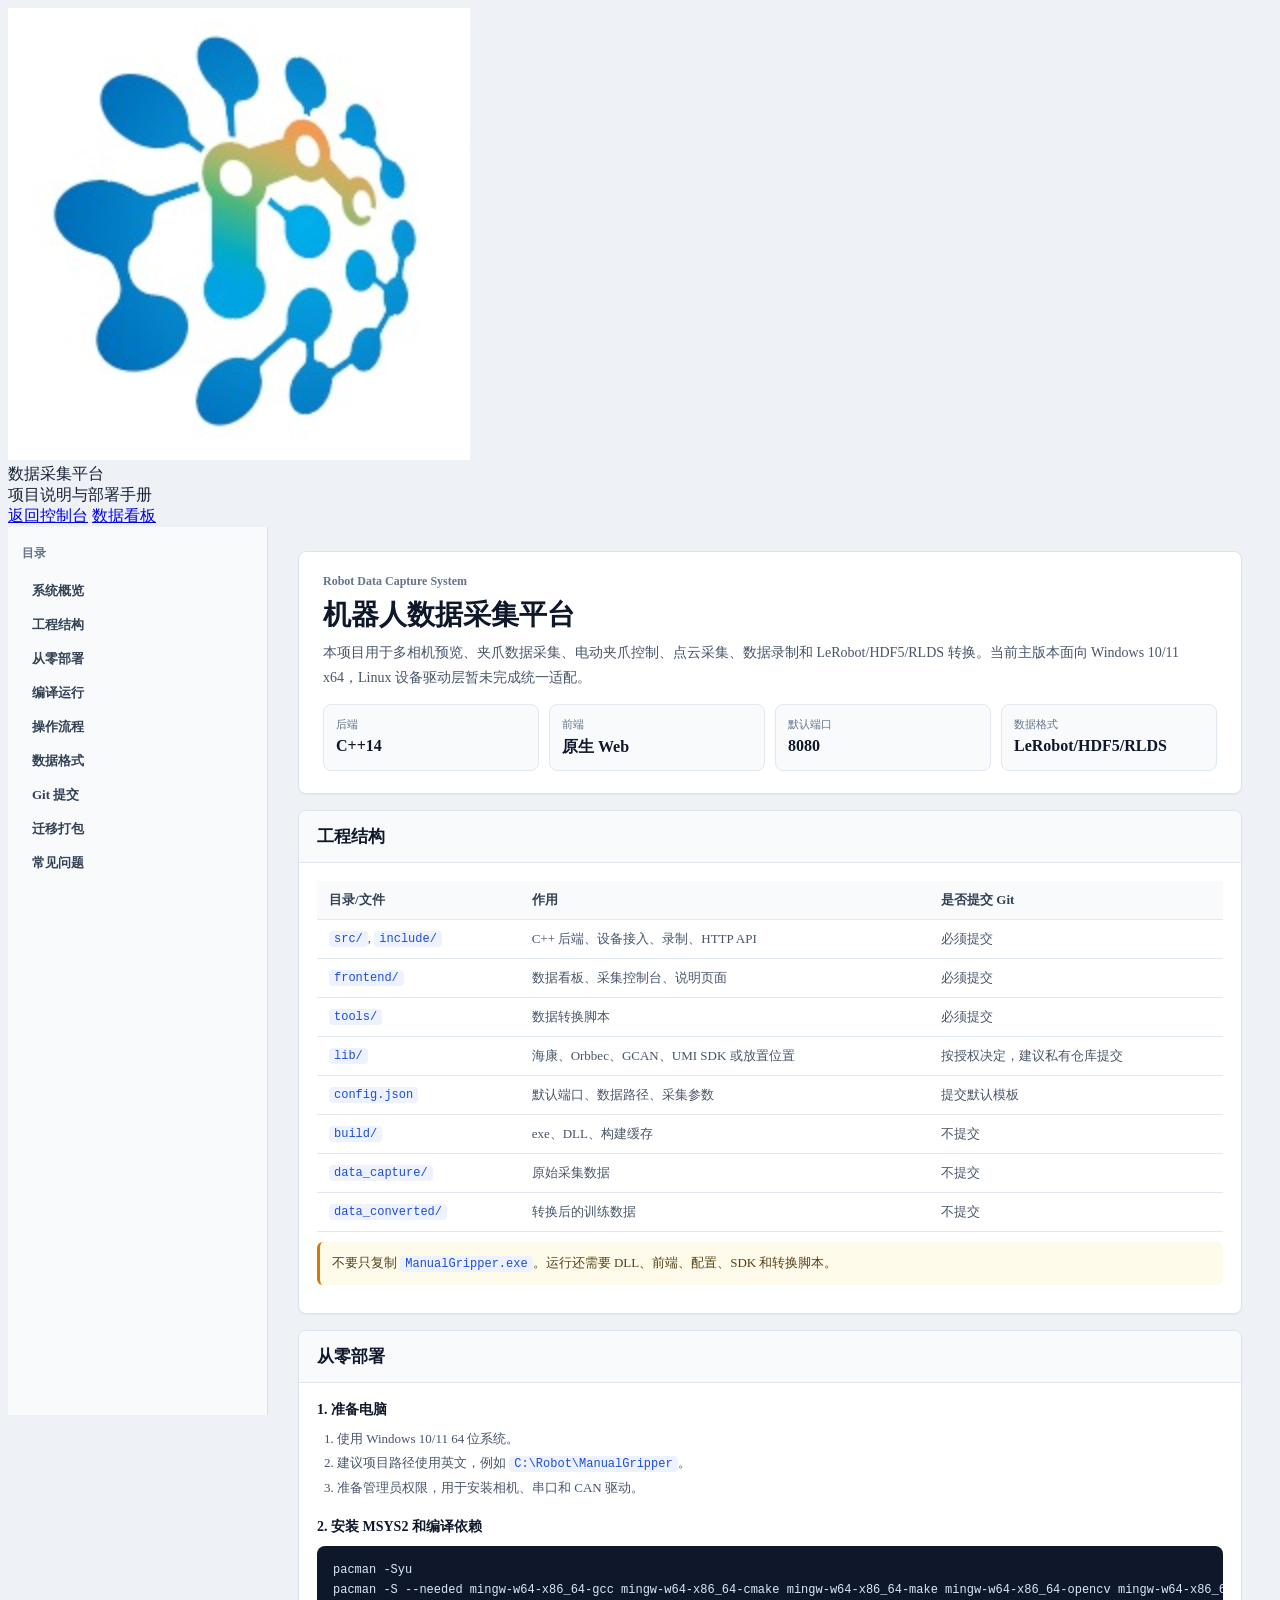
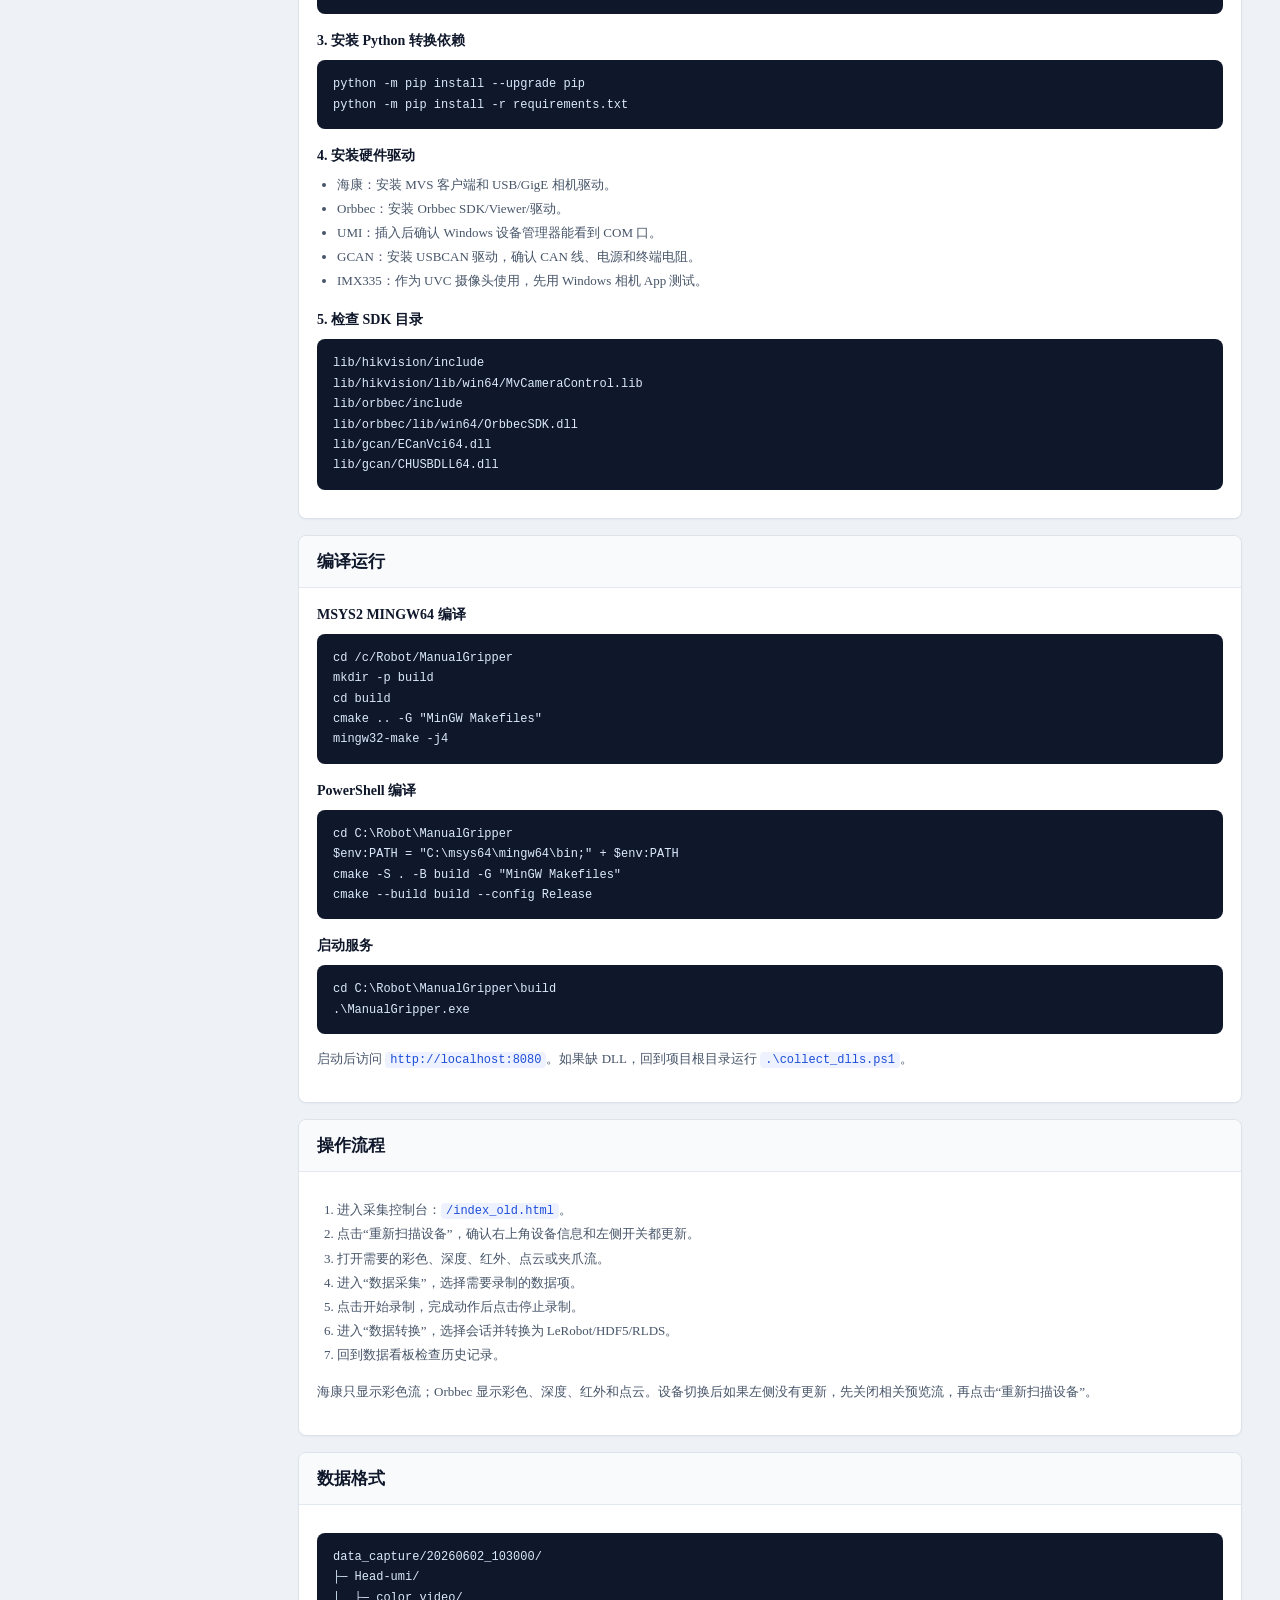
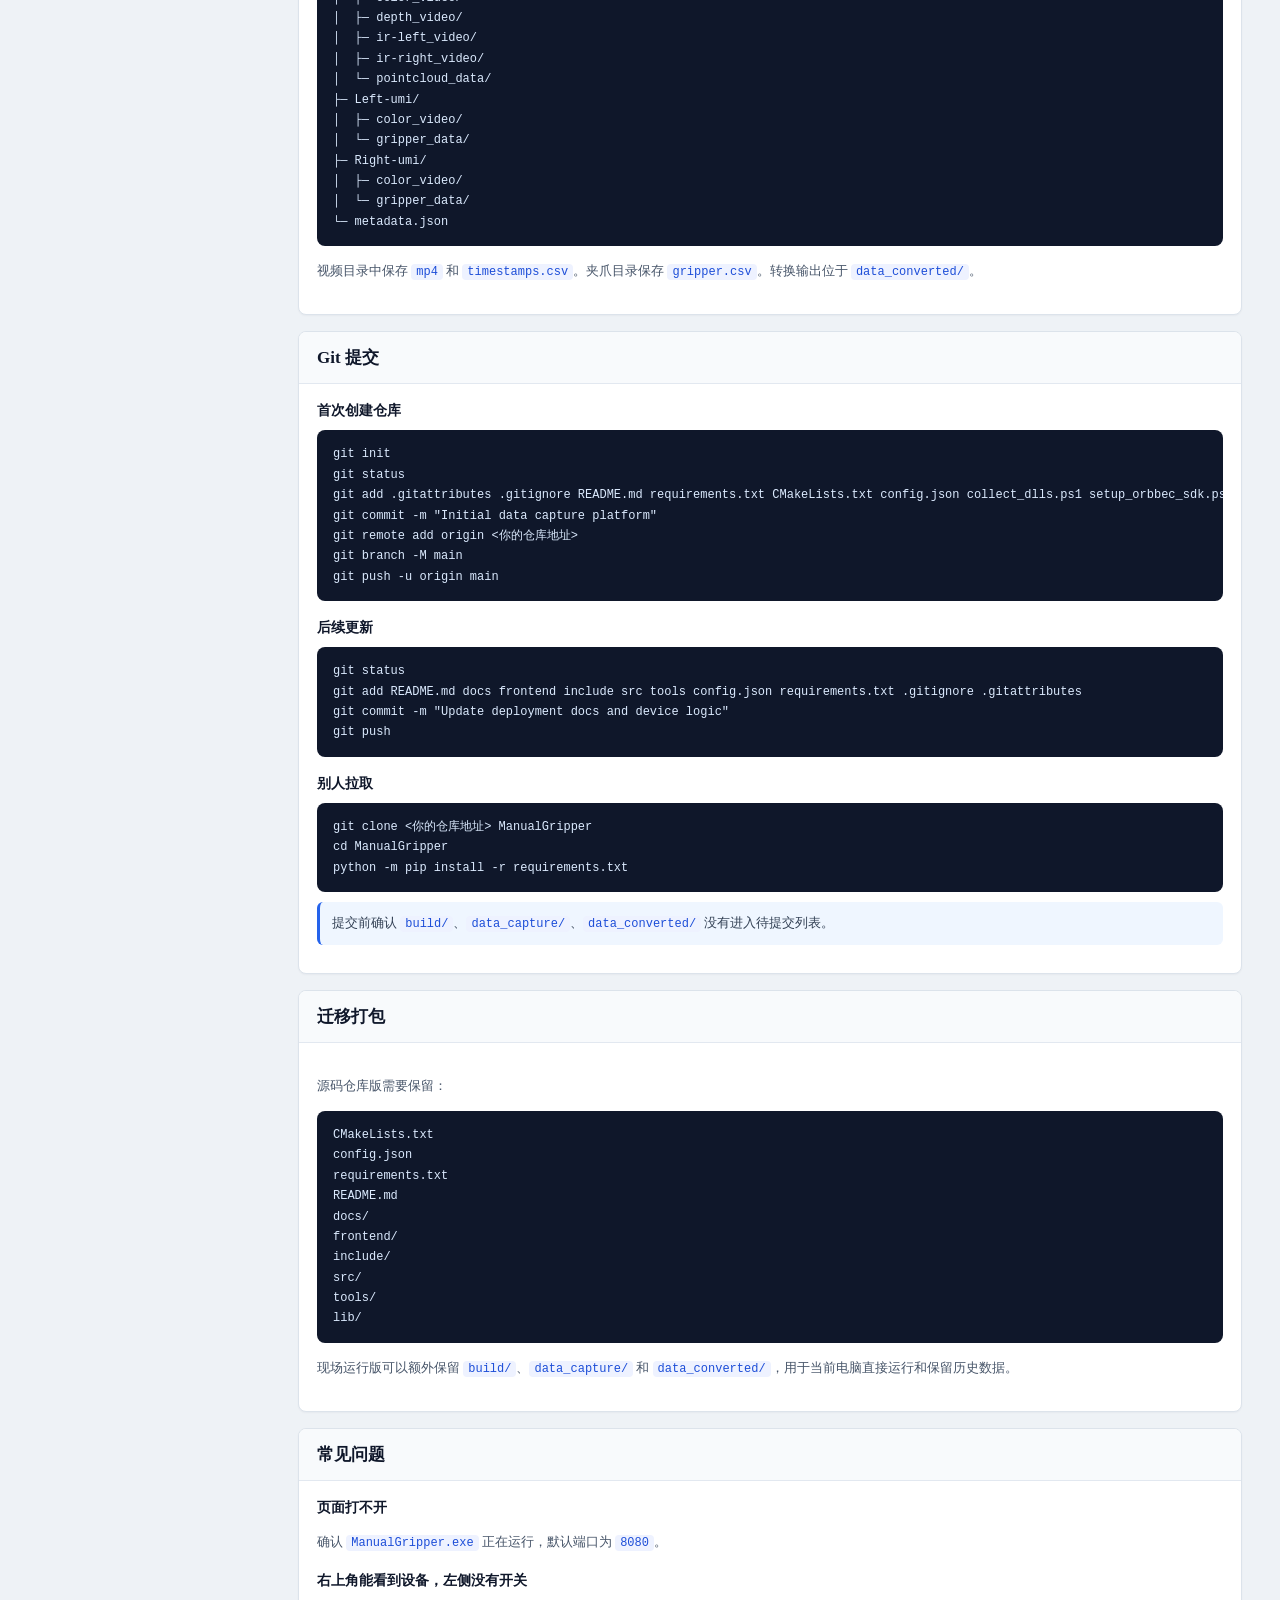
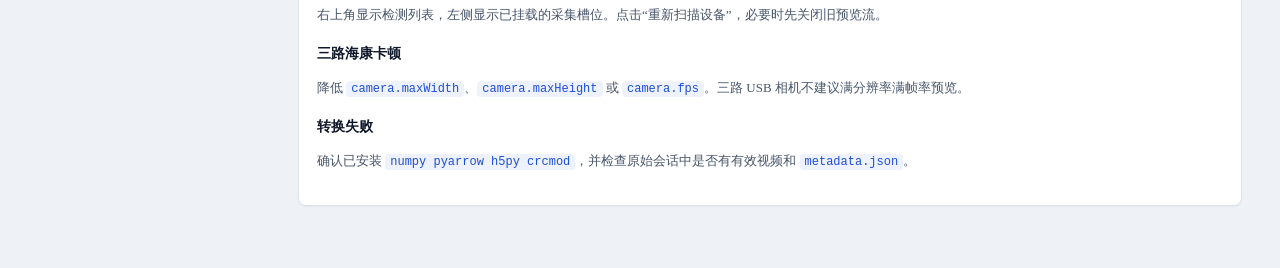
==== frontend/info.html @ a1e905d0 "Initial data capture platform" ====
<!DOCTYPE html>
<html lang="zh-CN">
<head>
    <meta charset="UTF-8">
    <meta name="viewport" content="width=device-width, initial-scale=1.0">
    <title>项目说明 - 机器人数据采集平台</title>
    <link rel="icon" type="image/png" href="favicon.png" sizes="96x96">
    <link rel="stylesheet" href="/style.css">
    <style>
        body { overflow:auto; background:#eef2f6; color:#172033; }
        .doc-shell { display:grid; grid-template-columns:260px minmax(0,1fr); min-height:calc(100vh - 48px); }
        .doc-nav { border-right:1px solid #d9e1ea; background:#f8fafc; padding:18px 14px; position:sticky; top:0; height:calc(100vh - 48px); overflow:auto; scrollbar-width:none; }
        .doc-nav::-webkit-scrollbar { display:none; }
        .doc-nav-title { font-size:12px; font-weight:800; color:#64748b; margin:0 0 12px; }
        .doc-nav a { display:block; padding:8px 10px; border-radius:6px; color:#334155; text-decoration:none; font-size:13px; font-weight:600; }
        .doc-nav a:hover { background:#e8eef6; color:#1d4ed8; }
        .doc-main { padding:24px 30px 56px; max-width:1180px; }
        .doc-header, .doc-section { background:#fff; border:1px solid #dce3eb; border-radius:8px; box-shadow:0 1px 2px rgba(15,23,42,.04); }
        .doc-header { padding:22px 24px; }
        .doc-kicker { font-size:12px; color:#64748b; font-weight:800; margin-bottom:8px; }
        .doc-header h1 { margin:0 0 8px; font-size:28px; line-height:1.25; color:#0f172a; letter-spacing:0; }
        .doc-header p { margin:0; color:#475569; font-size:14px; line-height:1.8; max-width:900px; }
        .doc-grid { display:grid; grid-template-columns:repeat(4,1fr); gap:10px; margin-top:14px; }
        .metric { border:1px solid #e2e8f0; border-radius:8px; background:#f8fafc; padding:12px; }
        .metric span { display:block; color:#64748b; font-size:11px; margin-bottom:5px; }
        .metric strong { display:block; color:#0f172a; font-size:16px; }
        .doc-section { margin-top:16px; overflow:hidden; }
        .doc-section h2 { margin:0; padding:14px 18px; border-bottom:1px solid #e2e8f0; font-size:17px; color:#0f172a; background:#f8fafc; }
        .doc-body { padding:18px; }
        .doc-body h3 { font-size:14px; color:#0f172a; margin:18px 0 8px; }
        .doc-body h3:first-child { margin-top:0; }
        .doc-body p, .doc-body li { font-size:13px; color:#475569; line-height:1.85; }
        .doc-body ul, .doc-body ol { margin:8px 0 12px 20px; padding:0; }
        .doc-table { width:100%; border-collapse:collapse; font-size:13px; }
        .doc-table th, .doc-table td { border-bottom:1px solid #e2e8f0; padding:10px 12px; text-align:left; vertical-align:top; }
        .doc-table th { background:#f8fafc; color:#334155; font-weight:800; }
        .doc-table td { color:#475569; }
        .codebox { background:#0f172a; color:#dbeafe; border-radius:8px; padding:14px 16px; overflow:auto; font:12px/1.7 Consolas,Menlo,monospace; margin:10px 0; white-space:pre; }
        .inline-code { background:#eef2ff; color:#1d4ed8; border-radius:4px; padding:1px 5px; font-family:Consolas,Menlo,monospace; font-size:12px; }
        .callout { border-left:3px solid #2563eb; background:#eff6ff; padding:10px 12px; border-radius:6px; color:#334155; font-size:13px; line-height:1.75; margin:10px 0; }
        .warnbox { border-left:3px solid #d97706; background:#fffbeb; padding:10px 12px; border-radius:6px; color:#574015; font-size:13px; line-height:1.75; margin:10px 0; }
        @media (max-width: 920px) {
            .doc-shell { grid-template-columns:1fr; }
            .doc-nav { position:static; height:auto; border-right:none; border-bottom:1px solid #d9e1ea; }
            .doc-grid { grid-template-columns:1fr 1fr; }
            .doc-main { padding:16px; }
        }
    </style>
</head>
<body>
    <header class="topbar">
        <div class="topbar-left">
            <img class="topbar-logo" src="favicon.png" alt="logo">
            <div class="logo">数据采集平台</div>
            <span class="topbar-title">项目说明与部署手册</span>
        </div>
        <div class="topbar-right">
            <a class="gear-menu-item" href="/index_old.html">返回控制台</a>
            <a class="gear-menu-item" href="/index.html">数据看板</a>
        </div>
    </header>

    <div class="doc-shell">
        <aside class="doc-nav">
            <div class="doc-nav-title">目录</div>
            <a href="#overview">系统概览</a>
            <a href="#structure">工程结构</a>
            <a href="#deploy">从零部署</a>
            <a href="#build">编译运行</a>
            <a href="#operate">操作流程</a>
            <a href="#data">数据格式</a>
            <a href="#git">Git 提交</a>
            <a href="#migration">迁移打包</a>
            <a href="#faq">常见问题</a>
        </aside>

        <main class="doc-main">
            <section class="doc-header" id="overview">
                <div class="doc-kicker">Robot Data Capture System</div>
                <h1>机器人数据采集平台</h1>
                <p>本项目用于多相机预览、夹爪数据采集、电动夹爪控制、点云采集、数据录制和 LeRobot/HDF5/RLDS 转换。当前主版本面向 Windows 10/11 x64，Linux 设备驱动层暂未完成统一适配。</p>
                <div class="doc-grid">
                    <div class="metric"><span>后端</span><strong>C++14</strong></div>
                    <div class="metric"><span>前端</span><strong>原生 Web</strong></div>
                    <div class="metric"><span>默认端口</span><strong>8080</strong></div>
                    <div class="metric"><span>数据格式</span><strong>LeRobot/HDF5/RLDS</strong></div>
                </div>
            </section>

            <section class="doc-section" id="structure">
                <h2>工程结构</h2>
                <div class="doc-body">
                    <table class="doc-table">
                        <thead><tr><th>目录/文件</th><th>作用</th><th>是否提交 Git</th></tr></thead>
                        <tbody>
                            <tr><td><span class="inline-code">src/</span>, <span class="inline-code">include/</span></td><td>C++ 后端、设备接入、录制、HTTP API</td><td>必须提交</td></tr>
                            <tr><td><span class="inline-code">frontend/</span></td><td>数据看板、采集控制台、说明页面</td><td>必须提交</td></tr>
                            <tr><td><span class="inline-code">tools/</span></td><td>数据转换脚本</td><td>必须提交</td></tr>
                            <tr><td><span class="inline-code">lib/</span></td><td>海康、Orbbec、GCAN、UMI SDK 或放置位置</td><td>按授权决定，建议私有仓库提交</td></tr>
                            <tr><td><span class="inline-code">config.json</span></td><td>默认端口、数据路径、采集参数</td><td>提交默认模板</td></tr>
                            <tr><td><span class="inline-code">build/</span></td><td>exe、DLL、构建缓存</td><td>不提交</td></tr>
                            <tr><td><span class="inline-code">data_capture/</span></td><td>原始采集数据</td><td>不提交</td></tr>
                            <tr><td><span class="inline-code">data_converted/</span></td><td>转换后的训练数据</td><td>不提交</td></tr>
                        </tbody>
                    </table>
                    <div class="warnbox">不要只复制 <span class="inline-code">ManualGripper.exe</span>。运行还需要 DLL、前端、配置、SDK 和转换脚本。</div>
                </div>
            </section>

            <section class="doc-section" id="deploy">
                <h2>从零部署</h2>
                <div class="doc-body">
                    <h3>1. 准备电脑</h3>
                    <ol>
                        <li>使用 Windows 10/11 64 位系统。</li>
                        <li>建议项目路径使用英文，例如 <span class="inline-code">C:\Robot\ManualGripper</span>。</li>
                        <li>准备管理员权限，用于安装相机、串口和 CAN 驱动。</li>
                    </ol>

                    <h3>2. 安装 MSYS2 和编译依赖</h3>
                    <div class="codebox">pacman -Syu
pacman -S --needed mingw-w64-x86_64-gcc mingw-w64-x86_64-cmake mingw-w64-x86_64-make mingw-w64-x86_64-opencv mingw-w64-x86_64-eigen3 mingw-w64-x86_64-python</div>

                    <h3>3. 安装 Python 转换依赖</h3>
                    <div class="codebox">python -m pip install --upgrade pip
python -m pip install -r requirements.txt</div>

                    <h3>4. 安装硬件驱动</h3>
                    <ul>
                        <li>海康：安装 MVS 客户端和 USB/GigE 相机驱动。</li>
                        <li>Orbbec：安装 Orbbec SDK/Viewer/驱动。</li>
                        <li>UMI：插入后确认 Windows 设备管理器能看到 COM 口。</li>
                        <li>GCAN：安装 USBCAN 驱动，确认 CAN 线、电源和终端电阻。</li>
                        <li>IMX335：作为 UVC 摄像头使用，先用 Windows 相机 App 测试。</li>
                    </ul>

                    <h3>5. 检查 SDK 目录</h3>
                    <div class="codebox">lib/hikvision/include
lib/hikvision/lib/win64/MvCameraControl.lib
lib/orbbec/include
lib/orbbec/lib/win64/OrbbecSDK.dll
lib/gcan/ECanVci64.dll
lib/gcan/CHUSBDLL64.dll</div>
                </div>
            </section>

            <section class="doc-section" id="build">
                <h2>编译运行</h2>
                <div class="doc-body">
                    <h3>MSYS2 MINGW64 编译</h3>
                    <div class="codebox">cd /c/Robot/ManualGripper
mkdir -p build
cd build
cmake .. -G "MinGW Makefiles"
mingw32-make -j4</div>

                    <h3>PowerShell 编译</h3>
                    <div class="codebox">cd C:\Robot\ManualGripper
$env:PATH = "C:\msys64\mingw64\bin;" + $env:PATH
cmake -S . -B build -G "MinGW Makefiles"
cmake --build build --config Release</div>

                    <h3>启动服务</h3>
                    <div class="codebox">cd C:\Robot\ManualGripper\build
.\ManualGripper.exe</div>
                    <p>启动后访问 <span class="inline-code">http://localhost:8080</span>。如果缺 DLL，回到项目根目录运行 <span class="inline-code">.\collect_dlls.ps1</span>。</p>
                </div>
            </section>

            <section class="doc-section" id="operate">
                <h2>操作流程</h2>
                <div class="doc-body">
                    <ol>
                        <li>进入采集控制台：<span class="inline-code">/index_old.html</span>。</li>
                        <li>点击“重新扫描设备”，确认右上角设备信息和左侧开关都更新。</li>
                        <li>打开需要的彩色、深度、红外、点云或夹爪流。</li>
                        <li>进入“数据采集”，选择需要录制的数据项。</li>
                        <li>点击开始录制，完成动作后点击停止录制。</li>
                        <li>进入“数据转换”，选择会话并转换为 LeRobot/HDF5/RLDS。</li>
                        <li>回到数据看板检查历史记录。</li>
                    </ol>
                    <p>海康只显示彩色流；Orbbec 显示彩色、深度、红外和点云。设备切换后如果左侧没有更新，先关闭相关预览流，再点击“重新扫描设备”。</p>
                </div>
            </section>

            <section class="doc-section" id="data">
                <h2>数据格式</h2>
                <div class="doc-body">
                    <div class="codebox">data_capture/20260602_103000/
├─ Head-umi/
│  ├─ color_video/
│  ├─ depth_video/
│  ├─ ir-left_video/
│  ├─ ir-right_video/
│  └─ pointcloud_data/
├─ Left-umi/
│  ├─ color_video/
│  └─ gripper_data/
├─ Right-umi/
│  ├─ color_video/
│  └─ gripper_data/
└─ metadata.json</div>
                    <p>视频目录中保存 <span class="inline-code">mp4</span> 和 <span class="inline-code">timestamps.csv</span>。夹爪目录保存 <span class="inline-code">gripper.csv</span>。转换输出位于 <span class="inline-code">data_converted/</span>。</p>
                </div>
            </section>

            <section class="doc-section" id="git">
                <h2>Git 提交</h2>
                <div class="doc-body">
                    <h3>首次创建仓库</h3>
                    <div class="codebox">git init
git status
git add .gitattributes .gitignore README.md requirements.txt CMakeLists.txt config.json collect_dlls.ps1 setup_orbbec_sdk.ps1 docs frontend include src tools lib
git commit -m "Initial data capture platform"
git remote add origin &lt;你的仓库地址&gt;
git branch -M main
git push -u origin main</div>

                    <h3>后续更新</h3>
                    <div class="codebox">git status
git add README.md docs frontend include src tools config.json requirements.txt .gitignore .gitattributes
git commit -m "Update deployment docs and device logic"
git push</div>

                    <h3>别人拉取</h3>
                    <div class="codebox">git clone &lt;你的仓库地址&gt; ManualGripper
cd ManualGripper
python -m pip install -r requirements.txt</div>
                    <div class="callout">提交前确认 <span class="inline-code">build/</span>、<span class="inline-code">data_capture/</span>、<span class="inline-code">data_converted/</span> 没有进入待提交列表。</div>
                </div>
            </section>

            <section class="doc-section" id="migration">
                <h2>迁移打包</h2>
                <div class="doc-body">
                    <p>源码仓库版需要保留：</p>
                    <div class="codebox">CMakeLists.txt
config.json
requirements.txt
README.md
docs/
frontend/
include/
src/
tools/
lib/</div>
                    <p>现场运行版可以额外保留 <span class="inline-code">build/</span>、<span class="inline-code">data_capture/</span> 和 <span class="inline-code">data_converted/</span>，用于当前电脑直接运行和保留历史数据。</p>
                </div>
            </section>

            <section class="doc-section" id="faq">
                <h2>常见问题</h2>
                <div class="doc-body">
                    <h3>页面打不开</h3>
                    <p>确认 <span class="inline-code">ManualGripper.exe</span> 正在运行，默认端口为 <span class="inline-code">8080</span>。</p>
                    <h3>右上角能看到设备，左侧没有开关</h3>
                    <p>右上角显示检测列表，左侧显示已挂载的采集槽位。点击“重新扫描设备”，必要时先关闭旧预览流。</p>
                    <h3>三路海康卡顿</h3>
                    <p>降低 <span class="inline-code">camera.maxWidth</span>、<span class="inline-code">camera.maxHeight</span> 或 <span class="inline-code">camera.fps</span>。三路 USB 相机不建议满分辨率满帧率预览。</p>
                    <h3>转换失败</h3>
                    <p>确认已安装 <span class="inline-code">numpy pyarrow h5py crcmod</span>，并检查原始会话中是否有有效视频和 <span class="inline-code">metadata.json</span>。</p>
                </div>
            </section>
        </main>
    </div>
</body>
</html>
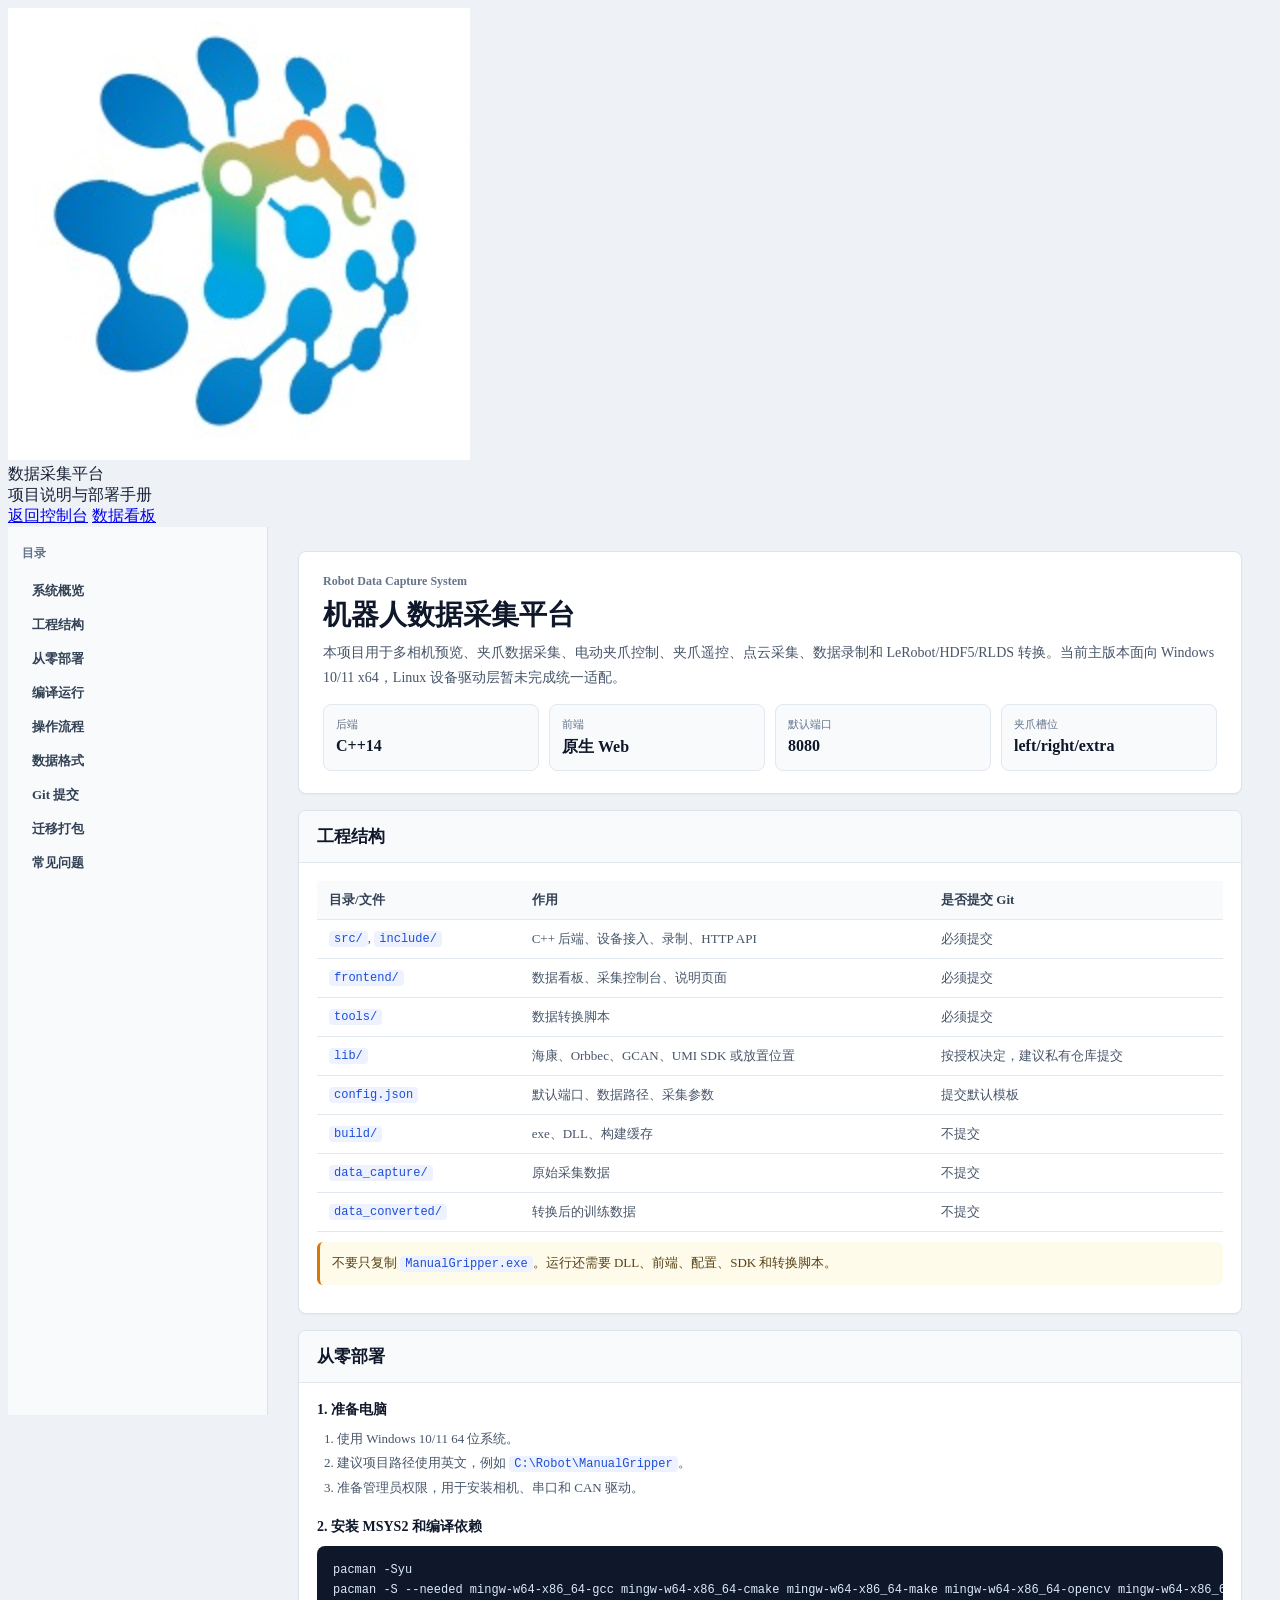
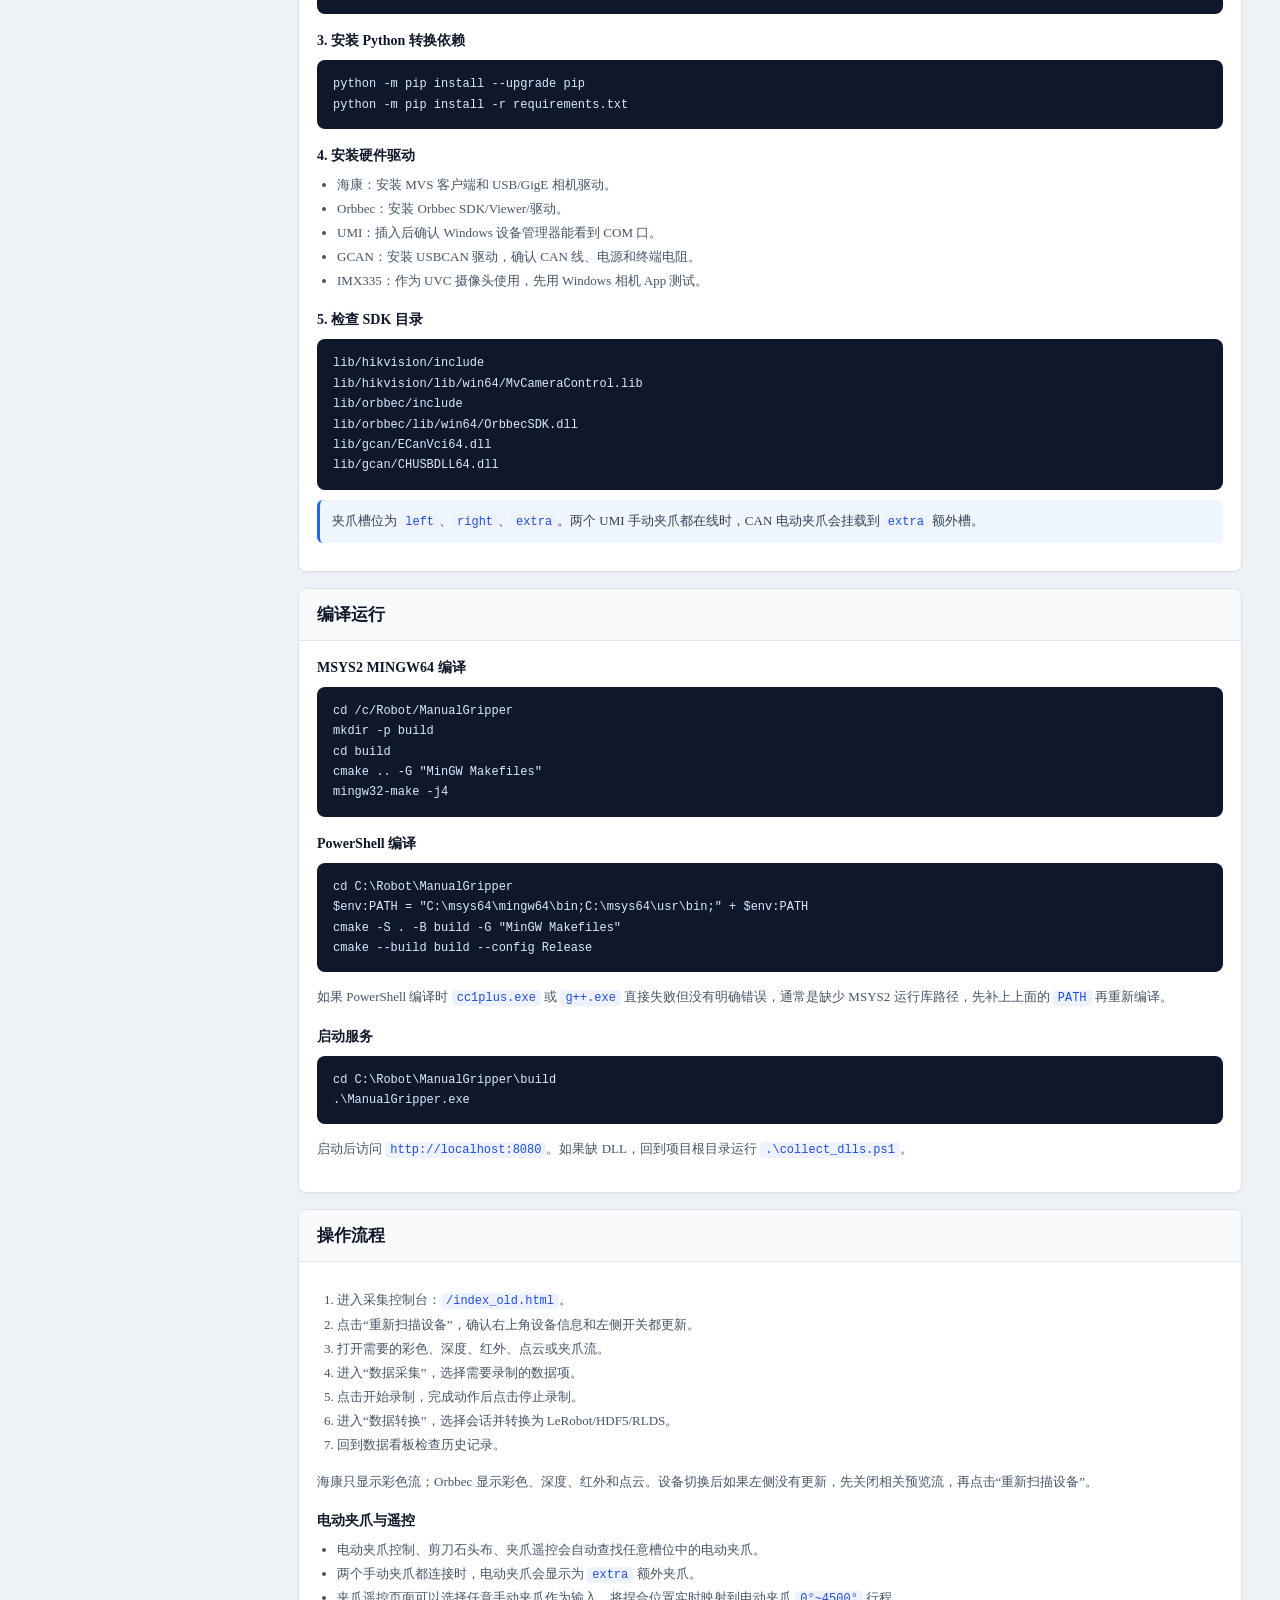
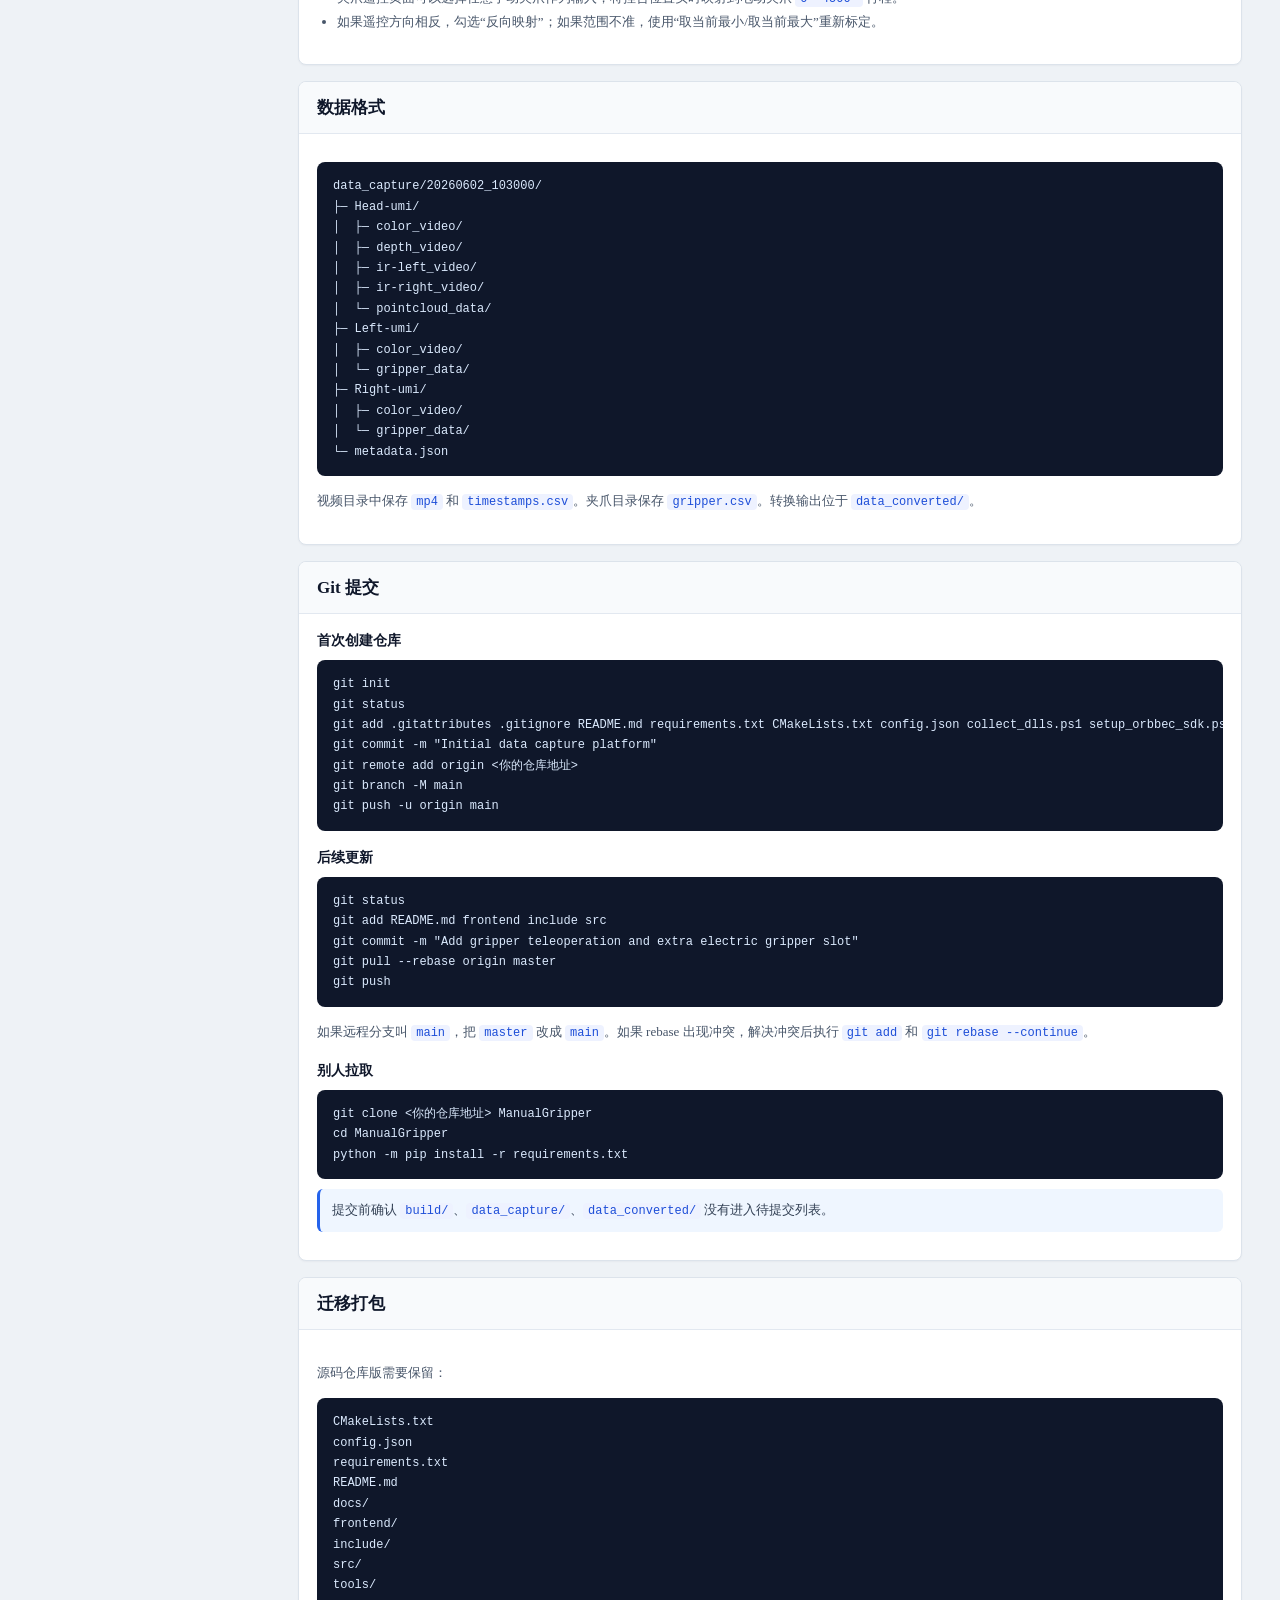
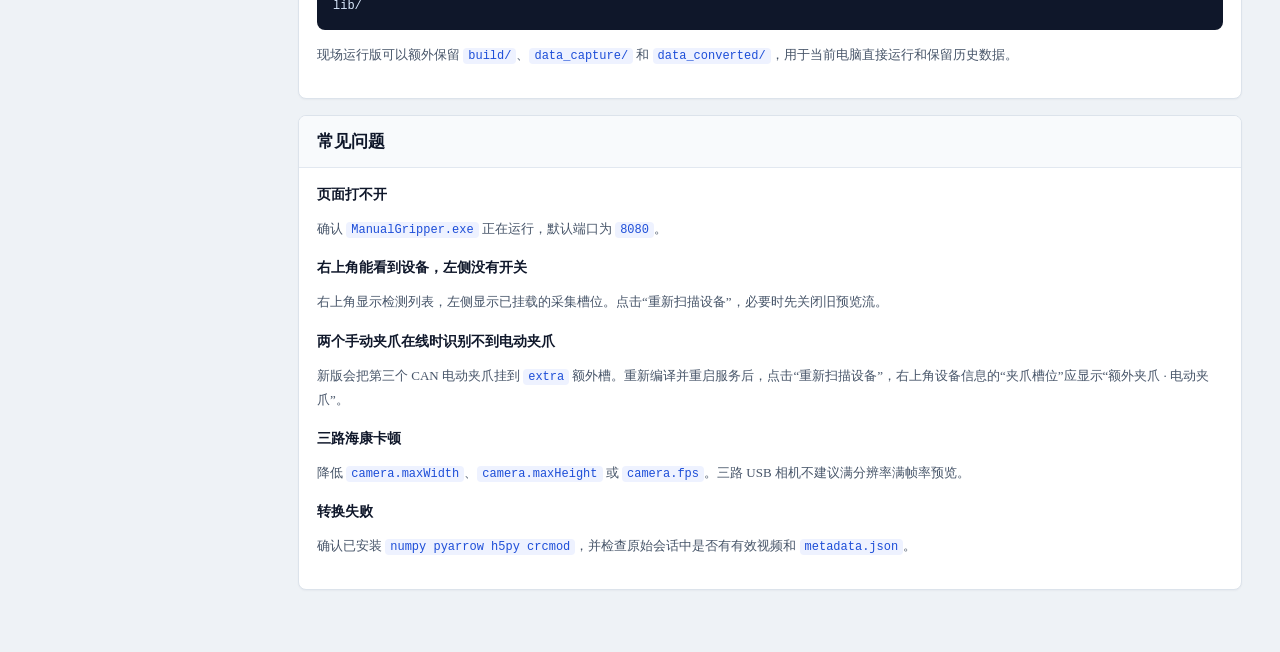
==== commit 7c0cc4aa: "Add gripper teleoperation and extra electric gripper slot" ====
--- a/frontend/info.html
+++ b/frontend/info.html
@@ -78,12 +78,12 @@
             <section class="doc-header" id="overview">
                 <div class="doc-kicker">Robot Data Capture System</div>
                 <h1>机器人数据采集平台</h1>
-                <p>本项目用于多相机预览、夹爪数据采集、电动夹爪控制、点云采集、数据录制和 LeRobot/HDF5/RLDS 转换。当前主版本面向 Windows 10/11 x64，Linux 设备驱动层暂未完成统一适配。</p>
+                <p>本项目用于多相机预览、夹爪数据采集、电动夹爪控制、夹爪遥控、点云采集、数据录制和 LeRobot/HDF5/RLDS 转换。当前主版本面向 Windows 10/11 x64，Linux 设备驱动层暂未完成统一适配。</p>
                 <div class="doc-grid">
                     <div class="metric"><span>后端</span><strong>C++14</strong></div>
                     <div class="metric"><span>前端</span><strong>原生 Web</strong></div>
                     <div class="metric"><span>默认端口</span><strong>8080</strong></div>
-                    <div class="metric"><span>数据格式</span><strong>LeRobot/HDF5/RLDS</strong></div>
+                    <div class="metric"><span>夹爪槽位</span><strong>left/right/extra</strong></div>
                 </div>
             </section>
 
@@ -141,6 +141,7 @@
 lib/orbbec/lib/win64/OrbbecSDK.dll
 lib/gcan/ECanVci64.dll
 lib/gcan/CHUSBDLL64.dll</div>
+                    <div class="callout">夹爪槽位为 <span class="inline-code">left</span>、<span class="inline-code">right</span>、<span class="inline-code">extra</span>。两个 UMI 手动夹爪都在线时，CAN 电动夹爪会挂载到 <span class="inline-code">extra</span> 额外槽。</div>
                 </div>
             </section>
 
@@ -156,9 +157,10 @@
 
                     <h3>PowerShell 编译</h3>
                     <div class="codebox">cd C:\Robot\ManualGripper
-$env:PATH = "C:\msys64\mingw64\bin;" + $env:PATH
+$env:PATH = "C:\msys64\mingw64\bin;C:\msys64\usr\bin;" + $env:PATH
 cmake -S . -B build -G "MinGW Makefiles"
 cmake --build build --config Release</div>
+                    <p>如果 PowerShell 编译时 <span class="inline-code">cc1plus.exe</span> 或 <span class="inline-code">g++.exe</span> 直接失败但没有明确错误，通常是缺少 MSYS2 运行库路径，先补上上面的 <span class="inline-code">PATH</span> 再重新编译。</p>
 
                     <h3>启动服务</h3>
                     <div class="codebox">cd C:\Robot\ManualGripper\build
@@ -180,6 +182,13 @@
                         <li>回到数据看板检查历史记录。</li>
                     </ol>
                     <p>海康只显示彩色流；Orbbec 显示彩色、深度、红外和点云。设备切换后如果左侧没有更新，先关闭相关预览流，再点击“重新扫描设备”。</p>
+                    <h3>电动夹爪与遥控</h3>
+                    <ul>
+                        <li>电动夹爪控制、剪刀石头布、夹爪遥控会自动查找任意槽位中的电动夹爪。</li>
+                        <li>两个手动夹爪都连接时，电动夹爪会显示为 <span class="inline-code">extra</span> 额外夹爪。</li>
+                        <li>夹爪遥控页面可以选择任意手动夹爪作为输入，将捏合位置实时映射到电动夹爪 <span class="inline-code">0°~4500°</span> 行程。</li>
+                        <li>如果遥控方向相反，勾选“反向映射”；如果范围不准，使用“取当前最小/取当前最大”重新标定。</li>
+                    </ul>
                 </div>
             </section>
 
@@ -218,9 +227,11 @@
 
                     <h3>后续更新</h3>
                     <div class="codebox">git status
-git add README.md docs frontend include src tools config.json requirements.txt .gitignore .gitattributes
-git commit -m "Update deployment docs and device logic"
+git add README.md frontend include src
+git commit -m "Add gripper teleoperation and extra electric gripper slot"
+git pull --rebase origin master
 git push</div>
+                    <p>如果远程分支叫 <span class="inline-code">main</span>，把 <span class="inline-code">master</span> 改成 <span class="inline-code">main</span>。如果 rebase 出现冲突，解决冲突后执行 <span class="inline-code">git add</span> 和 <span class="inline-code">git rebase --continue</span>。</p>
 
                     <h3>别人拉取</h3>
                     <div class="codebox">git clone &lt;你的仓库地址&gt; ManualGripper
@@ -255,6 +266,8 @@
                     <p>确认 <span class="inline-code">ManualGripper.exe</span> 正在运行，默认端口为 <span class="inline-code">8080</span>。</p>
                     <h3>右上角能看到设备，左侧没有开关</h3>
                     <p>右上角显示检测列表，左侧显示已挂载的采集槽位。点击“重新扫描设备”，必要时先关闭旧预览流。</p>
+                    <h3>两个手动夹爪在线时识别不到电动夹爪</h3>
+                    <p>新版会把第三个 CAN 电动夹爪挂到 <span class="inline-code">extra</span> 额外槽。重新编译并重启服务后，点击“重新扫描设备”，右上角设备信息的“夹爪槽位”应显示“额外夹爪 · 电动夹爪”。</p>
                     <h3>三路海康卡顿</h3>
                     <p>降低 <span class="inline-code">camera.maxWidth</span>、<span class="inline-code">camera.maxHeight</span> 或 <span class="inline-code">camera.fps</span>。三路 USB 相机不建议满分辨率满帧率预览。</p>
                     <h3>转换失败</h3>
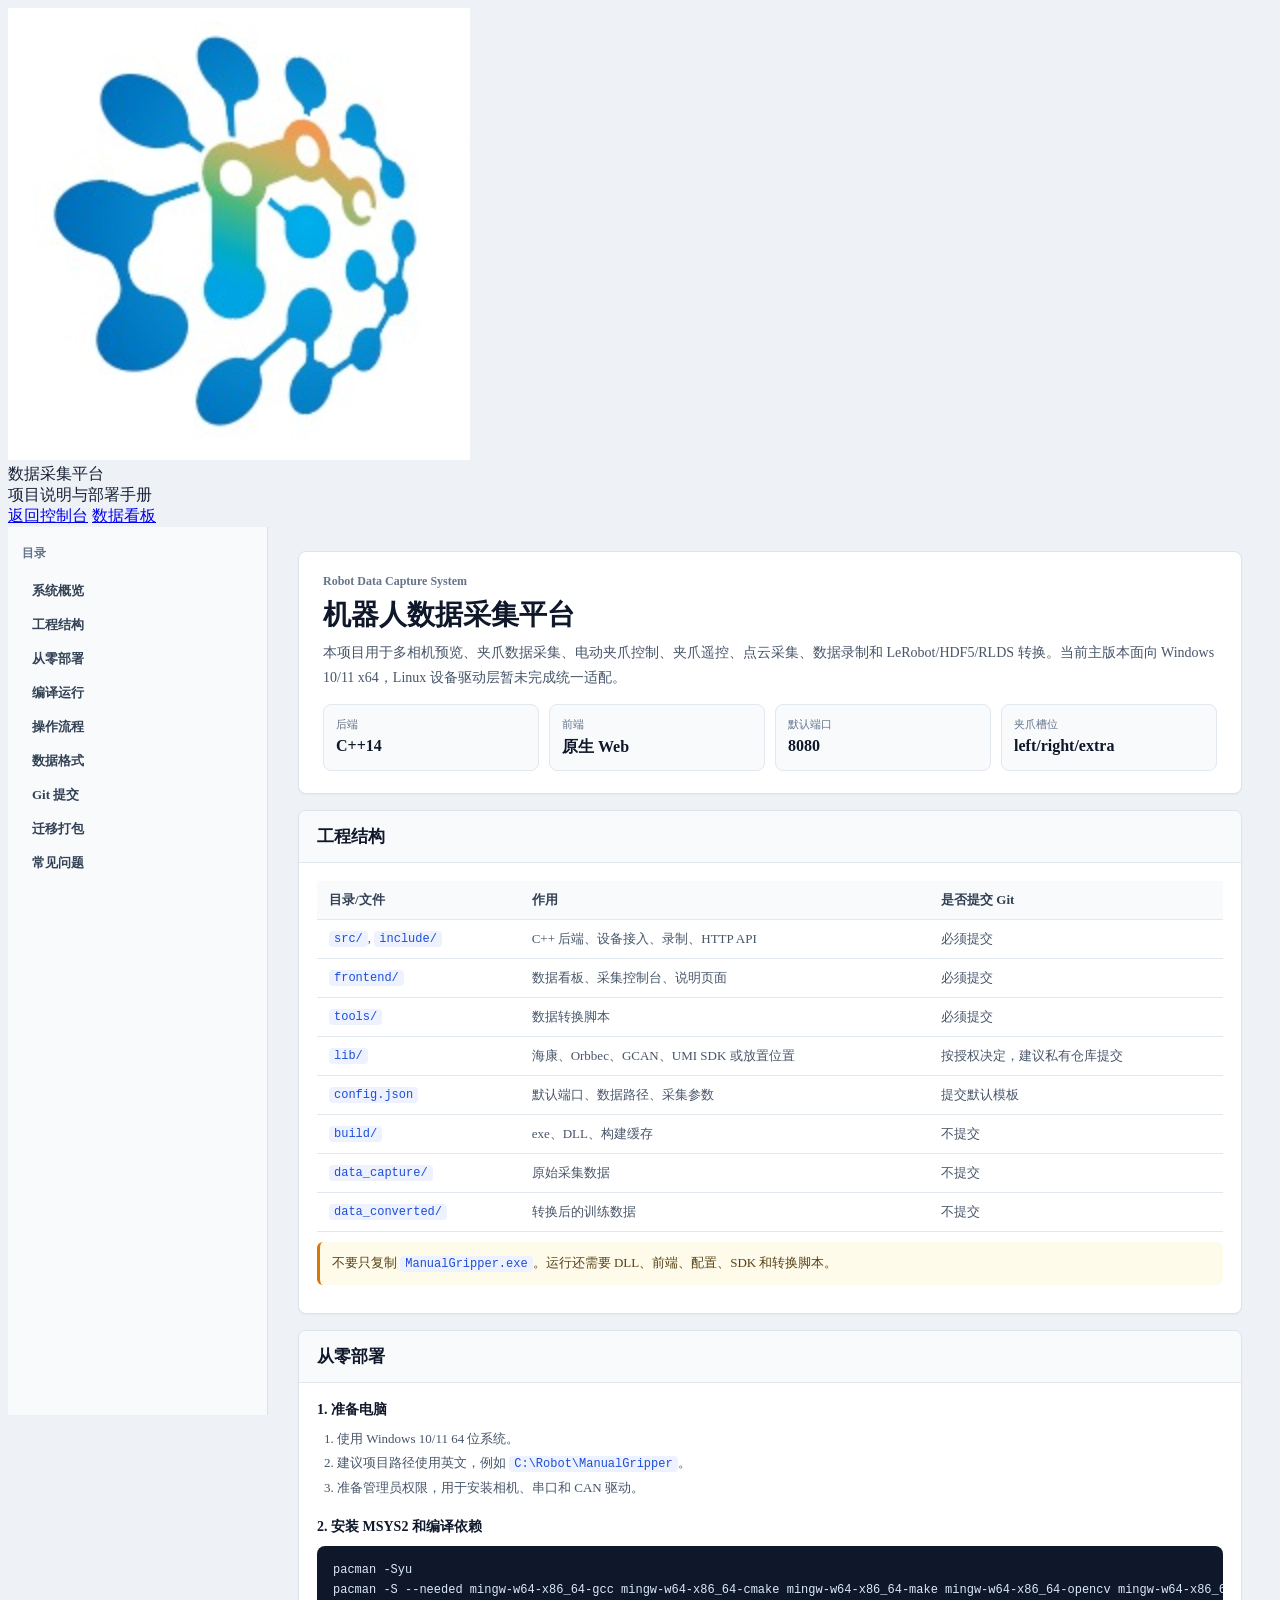
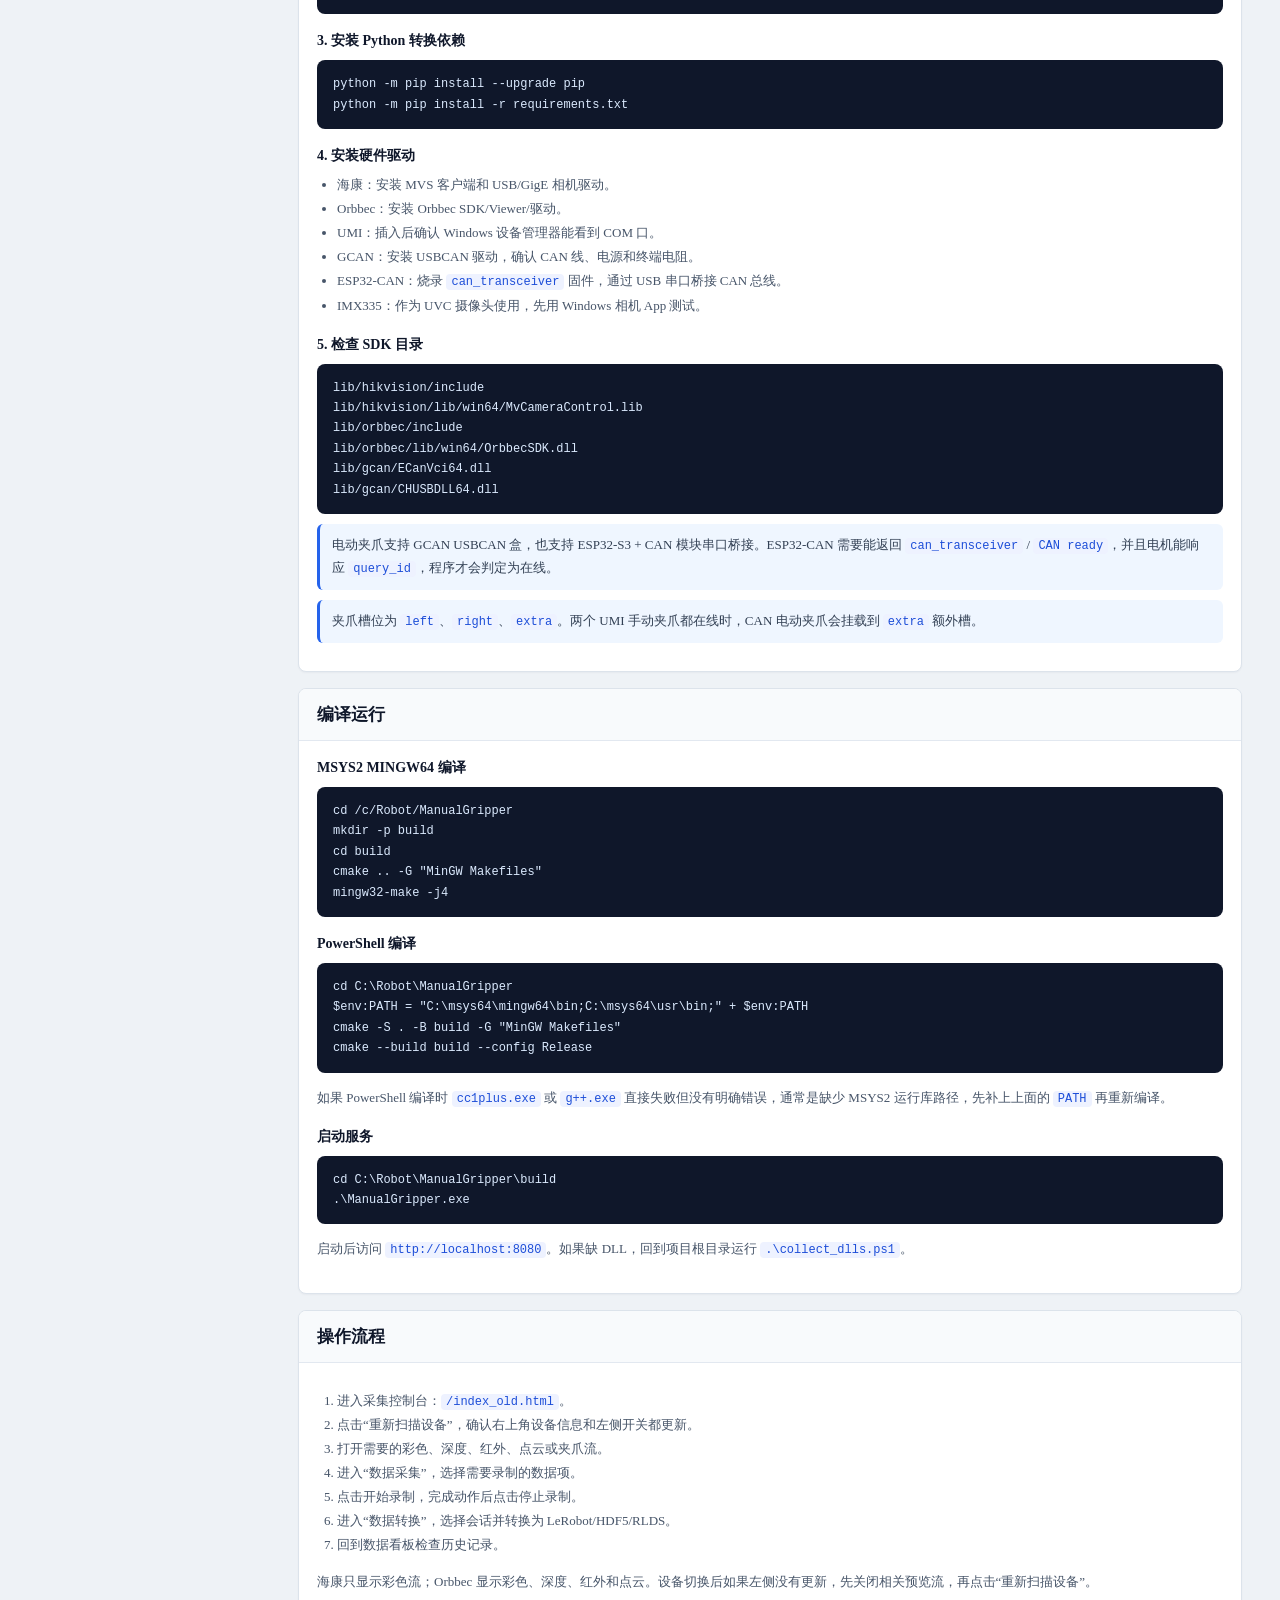
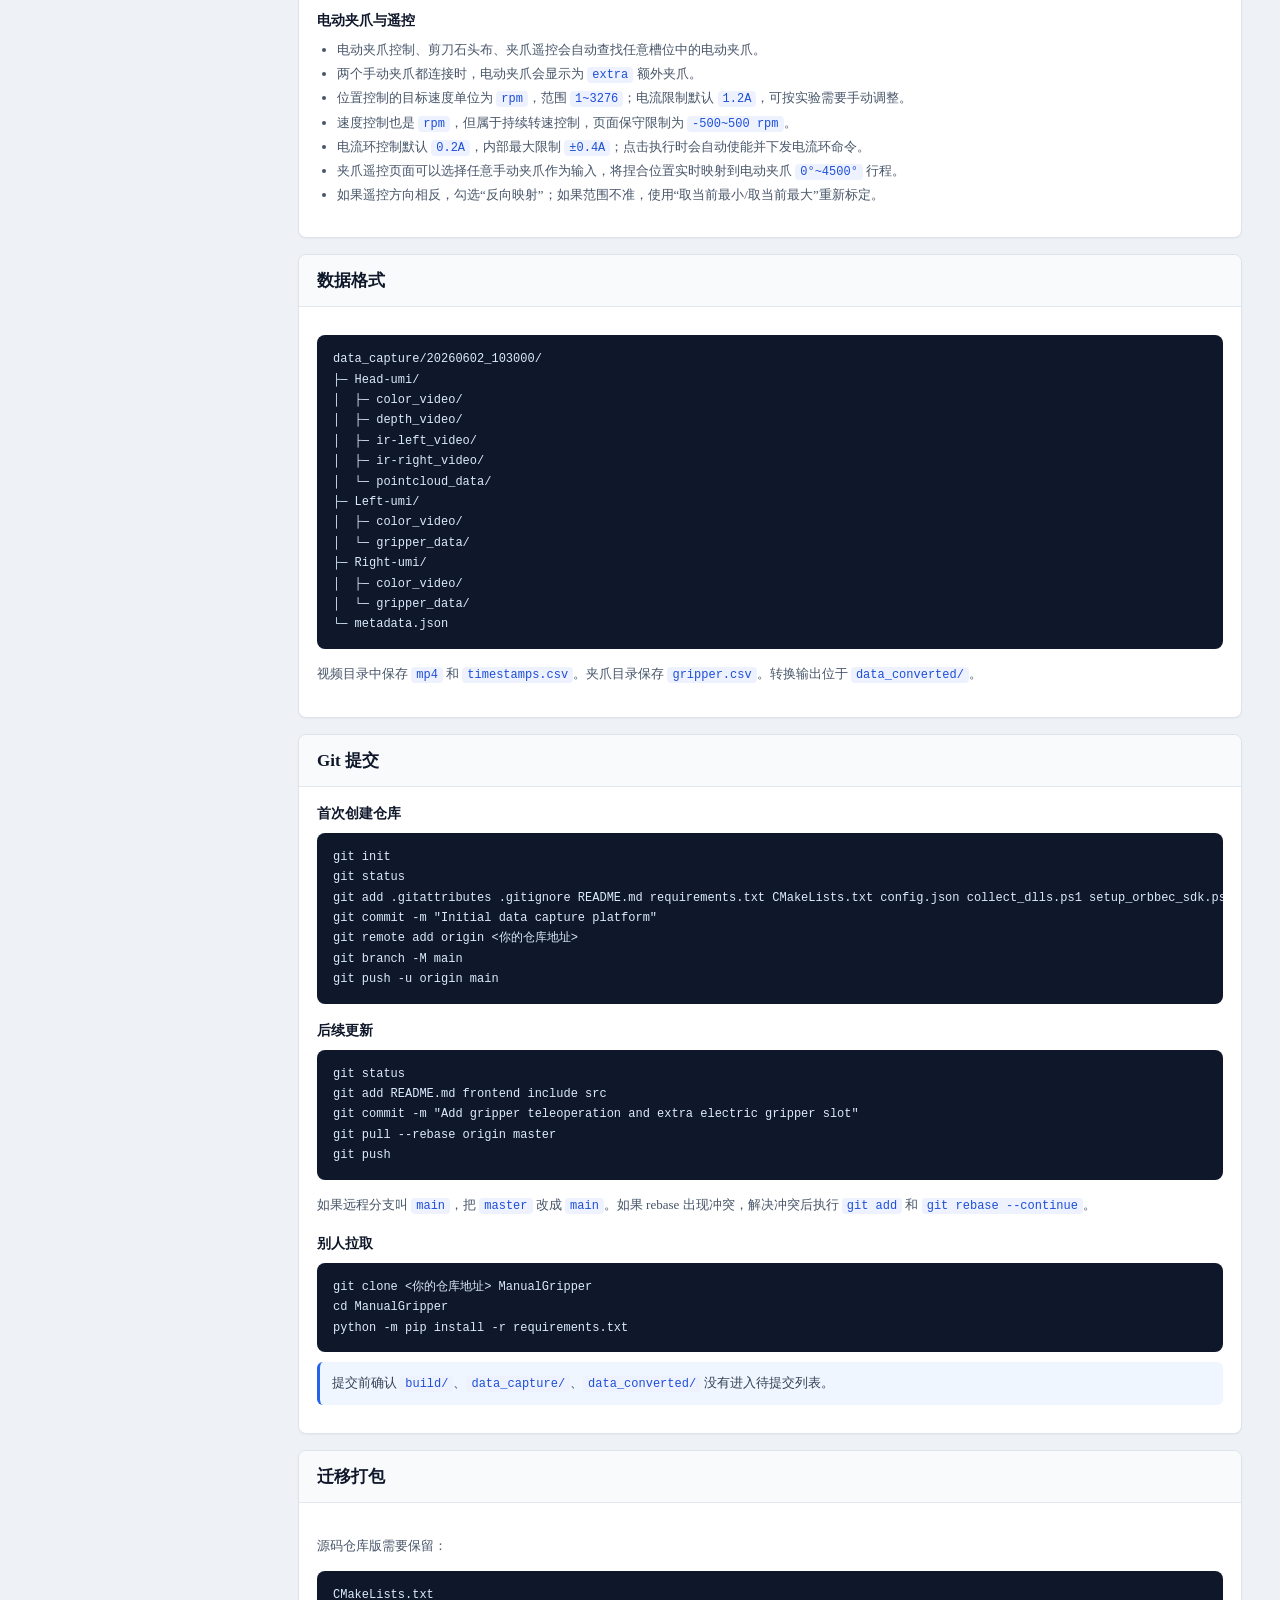
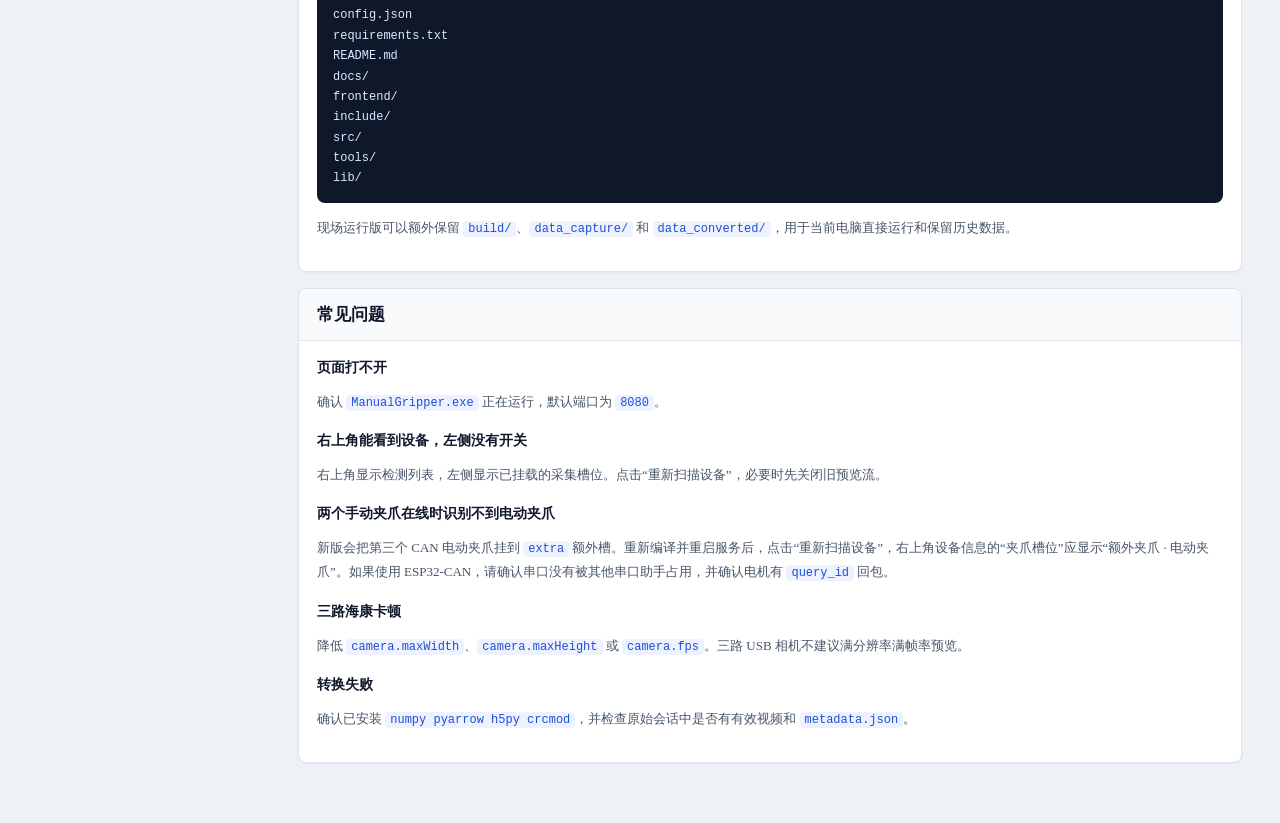
==== commit 90cf984d: "Update electric gripper control and docs" ====
--- a/frontend/info.html
+++ b/frontend/info.html
@@ -131,6 +131,7 @@
                         <li>Orbbec：安装 Orbbec SDK/Viewer/驱动。</li>
                         <li>UMI：插入后确认 Windows 设备管理器能看到 COM 口。</li>
                         <li>GCAN：安装 USBCAN 驱动，确认 CAN 线、电源和终端电阻。</li>
+                        <li>ESP32-CAN：烧录 <span class="inline-code">can_transceiver</span> 固件，通过 USB 串口桥接 CAN 总线。</li>
                         <li>IMX335：作为 UVC 摄像头使用，先用 Windows 相机 App 测试。</li>
                     </ul>
 
@@ -141,6 +142,7 @@
 lib/orbbec/lib/win64/OrbbecSDK.dll
 lib/gcan/ECanVci64.dll
 lib/gcan/CHUSBDLL64.dll</div>
+                    <div class="callout">电动夹爪支持 GCAN USBCAN 盒，也支持 ESP32-S3 + CAN 模块串口桥接。ESP32-CAN 需要能返回 <span class="inline-code">can_transceiver</span> / <span class="inline-code">CAN ready</span>，并且电机能响应 <span class="inline-code">query_id</span>，程序才会判定为在线。</div>
                     <div class="callout">夹爪槽位为 <span class="inline-code">left</span>、<span class="inline-code">right</span>、<span class="inline-code">extra</span>。两个 UMI 手动夹爪都在线时，CAN 电动夹爪会挂载到 <span class="inline-code">extra</span> 额外槽。</div>
                 </div>
             </section>
@@ -186,6 +188,9 @@
                     <ul>
                         <li>电动夹爪控制、剪刀石头布、夹爪遥控会自动查找任意槽位中的电动夹爪。</li>
                         <li>两个手动夹爪都连接时，电动夹爪会显示为 <span class="inline-code">extra</span> 额外夹爪。</li>
+                        <li>位置控制的目标速度单位为 <span class="inline-code">rpm</span>，范围 <span class="inline-code">1~3276</span>；电流限制默认 <span class="inline-code">1.2A</span>，可按实验需要手动调整。</li>
+                        <li>速度控制也是 <span class="inline-code">rpm</span>，但属于持续转速控制，页面保守限制为 <span class="inline-code">-500~500 rpm</span>。</li>
+                        <li>电流环控制默认 <span class="inline-code">0.2A</span>，内部最大限制 <span class="inline-code">±0.4A</span>；点击执行时会自动使能并下发电流环命令。</li>
                         <li>夹爪遥控页面可以选择任意手动夹爪作为输入，将捏合位置实时映射到电动夹爪 <span class="inline-code">0°~4500°</span> 行程。</li>
                         <li>如果遥控方向相反，勾选“反向映射”；如果范围不准，使用“取当前最小/取当前最大”重新标定。</li>
                     </ul>
@@ -267,7 +272,7 @@
                     <h3>右上角能看到设备，左侧没有开关</h3>
                     <p>右上角显示检测列表，左侧显示已挂载的采集槽位。点击“重新扫描设备”，必要时先关闭旧预览流。</p>
                     <h3>两个手动夹爪在线时识别不到电动夹爪</h3>
-                    <p>新版会把第三个 CAN 电动夹爪挂到 <span class="inline-code">extra</span> 额外槽。重新编译并重启服务后，点击“重新扫描设备”，右上角设备信息的“夹爪槽位”应显示“额外夹爪 · 电动夹爪”。</p>
+                    <p>新版会把第三个 CAN 电动夹爪挂到 <span class="inline-code">extra</span> 额外槽。重新编译并重启服务后，点击“重新扫描设备”，右上角设备信息的“夹爪槽位”应显示“额外夹爪 · 电动夹爪”。如果使用 ESP32-CAN，请确认串口没有被其他串口助手占用，并确认电机有 <span class="inline-code">query_id</span> 回包。</p>
                     <h3>三路海康卡顿</h3>
                     <p>降低 <span class="inline-code">camera.maxWidth</span>、<span class="inline-code">camera.maxHeight</span> 或 <span class="inline-code">camera.fps</span>。三路 USB 相机不建议满分辨率满帧率预览。</p>
                     <h3>转换失败</h3>
